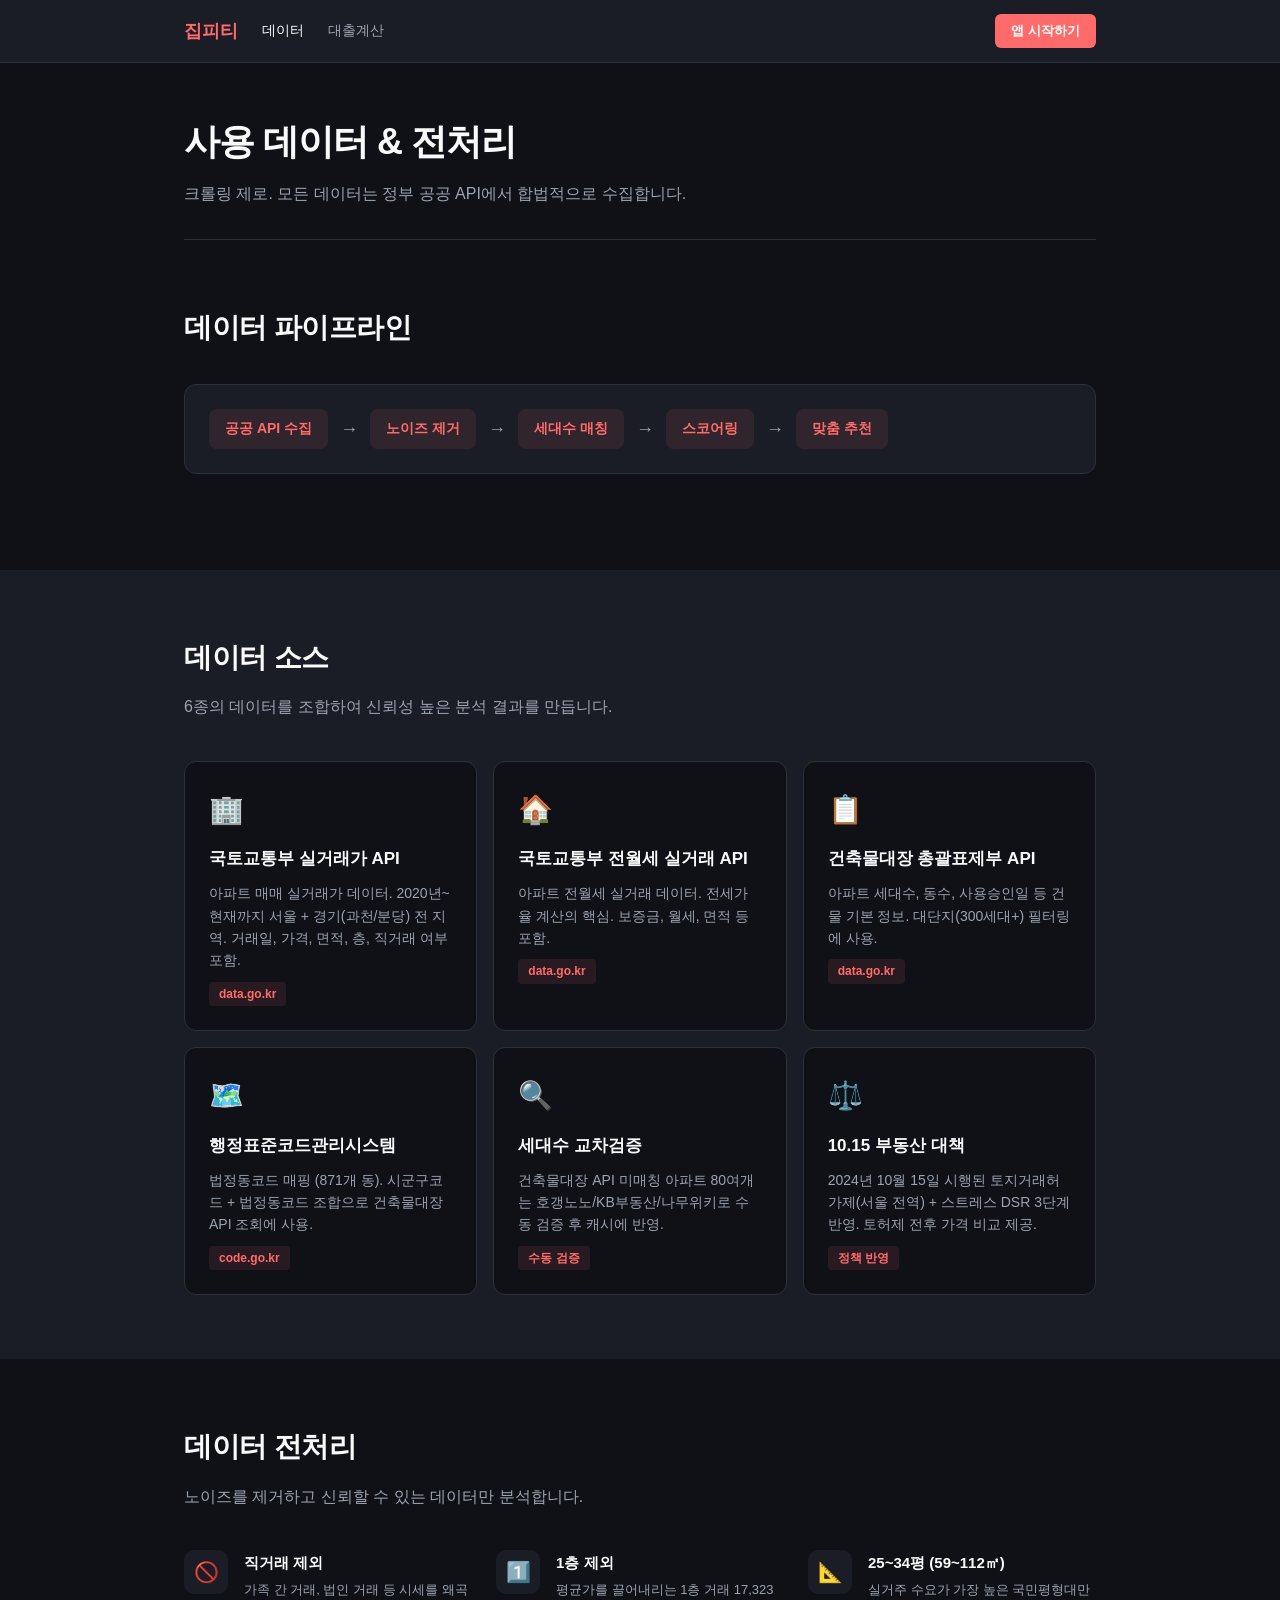
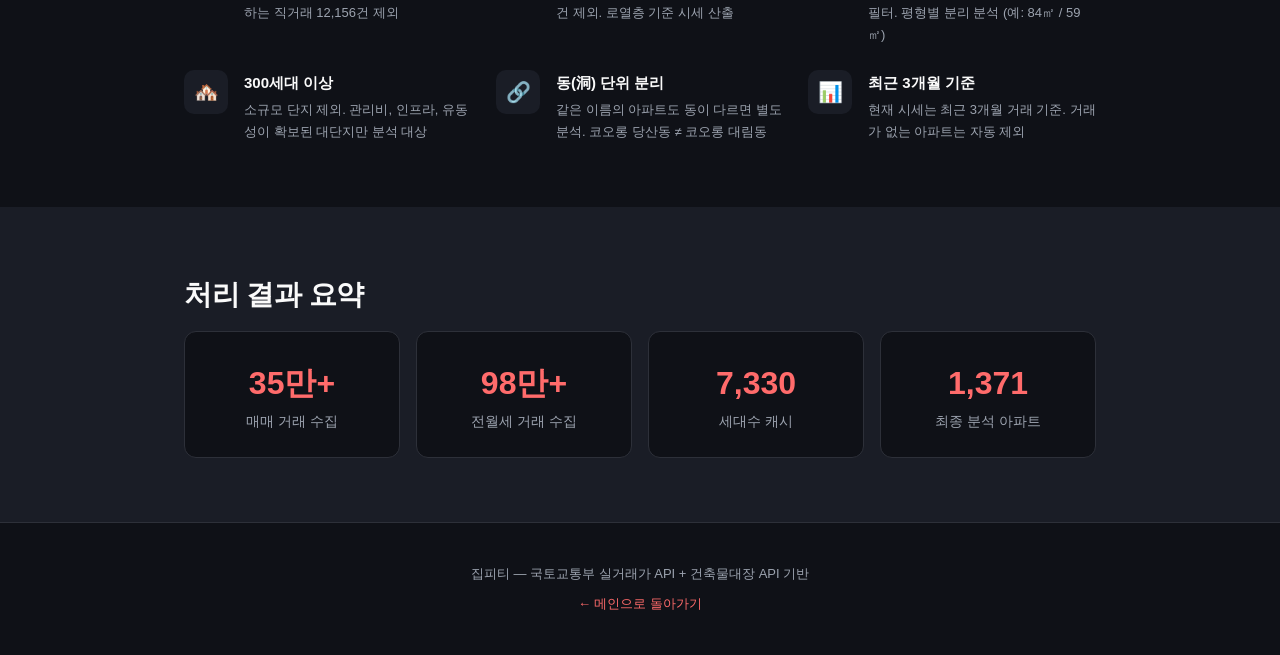
==== data.html @ ec3a3f76 "랜딩페이지 3페이지 분리: 메인 / 데이터 / 대출계산 - 메인: 스코어링, 기능, 차별점, CTA - data.html: 사용 데이터 소스 + 전처리 파이프라인 - loan.ht" ====
<!DOCTYPE html>
<html lang="ko">
<head>
    <meta charset="UTF-8">
    <meta name="viewport" content="width=device-width, initial-scale=1.0">
    <title>집피티 — 사용 데이터 & 전처리</title>
    <style>
        :root {
            --primary: #FF6B6B;
            --primary-dark: #E85555;
            --bg: #0F1117;
            --bg-card: #1A1D26;
            --text: #FAFAFA;
            --text-muted: #9CA3AF;
            --accent-green: #51CF66;
            --accent-yellow: #FFD43B;
            --border: #2D3039;
        }
        * { margin: 0; padding: 0; box-sizing: border-box; }
        body {
            font-family: -apple-system, 'Pretendard', 'Noto Sans KR', sans-serif;
            background: var(--bg);
            color: var(--text);
            line-height: 1.7;
        }
        .container { max-width: 960px; margin: 0 auto; padding: 0 24px; }

        /* Nav */
        nav {
            background: var(--bg-card);
            border-bottom: 1px solid var(--border);
            padding: 14px 0;
            position: sticky;
            top: 0;
            z-index: 100;
        }
        nav .container {
            display: flex;
            align-items: center;
            gap: 24px;
        }
        nav .logo {
            font-size: 18px;
            font-weight: 800;
            color: var(--primary);
            text-decoration: none;
        }
        nav a {
            color: var(--text-muted);
            text-decoration: none;
            font-size: 14px;
            font-weight: 500;
            transition: color 0.2s;
        }
        nav a:hover, nav a.active { color: var(--text); }
        nav .spacer { flex: 1; }
        nav .cta-sm {
            background: var(--primary);
            color: #fff;
            padding: 6px 16px;
            border-radius: 6px;
            font-weight: 600;
            font-size: 13px;
        }
        nav .cta-sm:hover { background: var(--primary-dark); color: #fff; }

        /* Section */
        section { padding: 64px 0; }
        section h2 {
            font-size: 28px;
            font-weight: 800;
            margin-bottom: 12px;
            letter-spacing: -0.5px;
        }
        section .subtitle {
            color: var(--text-muted);
            font-size: 16px;
            margin-bottom: 40px;
        }

        /* Page header */
        .page-header {
            padding: 48px 0 32px;
            border-bottom: 1px solid var(--border);
        }
        .page-header h1 {
            font-size: 36px;
            font-weight: 800;
            letter-spacing: -1px;
        }
        .page-header p {
            color: var(--text-muted);
            font-size: 16px;
            margin-top: 8px;
        }

        /* Data cards */
        .data-grid {
            display: grid;
            grid-template-columns: repeat(auto-fit, minmax(280px, 1fr));
            gap: 16px;
        }
        .data-card {
            background: var(--bg-card);
            border: 1px solid var(--border);
            border-radius: 12px;
            padding: 24px;
            transition: border-color 0.2s;
        }
        .data-card:hover { border-color: var(--primary); }
        .data-card .icon { font-size: 28px; margin-bottom: 12px; }
        .data-card h3 { font-size: 17px; font-weight: 700; margin-bottom: 8px; }
        .data-card p { font-size: 14px; color: var(--text-muted); line-height: 1.6; }
        .data-card .tag {
            display: inline-block;
            background: rgba(255, 107, 107, 0.1);
            color: var(--primary);
            padding: 2px 10px;
            border-radius: 4px;
            font-size: 12px;
            font-weight: 600;
            margin-top: 10px;
        }

        /* Features */
        .features {
            display: grid;
            grid-template-columns: repeat(auto-fit, minmax(280px, 1fr));
            gap: 24px;
        }
        .feature {
            display: flex;
            gap: 16px;
            align-items: flex-start;
        }
        .feature .icon-circle {
            width: 44px;
            height: 44px;
            min-width: 44px;
            background: var(--bg-card);
            border-radius: 10px;
            display: flex;
            align-items: center;
            justify-content: center;
            font-size: 20px;
        }
        .feature h3 { font-size: 15px; font-weight: 700; margin-bottom: 4px; }
        .feature p { font-size: 13px; color: var(--text-muted); }

        /* Pipeline */
        .pipeline {
            display: flex;
            align-items: center;
            gap: 12px;
            flex-wrap: wrap;
            margin: 32px 0;
            padding: 24px;
            background: var(--bg-card);
            border-radius: 12px;
            border: 1px solid var(--border);
        }
        .pipeline-step {
            background: rgba(255, 107, 107, 0.1);
            color: var(--primary);
            padding: 8px 16px;
            border-radius: 8px;
            font-size: 14px;
            font-weight: 600;
            white-space: nowrap;
        }
        .pipeline-arrow { color: var(--text-muted); font-size: 18px; }

        /* Footer */
        footer {
            text-align: center;
            padding: 40px 0;
            border-top: 1px solid var(--border);
            color: var(--text-muted);
            font-size: 13px;
        }

        @media (max-width: 768px) {
            .container { padding: 0 16px; }
            .page-header { padding: 32px 0 24px; }
            .page-header h1 { font-size: 28px; }
            section h2 { font-size: 22px; }
            .data-grid { grid-template-columns: 1fr; }
            .features { grid-template-columns: 1fr; }
            nav .container { gap: 16px; flex-wrap: wrap; }
            .pipeline { flex-direction: column; align-items: flex-start; }
            .pipeline-arrow { transform: rotate(90deg); }
            * { word-break: keep-all; }
        }
    </style>
</head>
<body>

<nav>
    <div class="container">
        <a href="index.html" class="logo">집피티</a>
        <a href="data.html" class="active">데이터</a>
        <a href="loan.html">대출계산</a>
        <span class="spacer"></span>
        <a href="https://my-zpt.streamlit.app" class="cta-sm">앱 시작하기</a>
    </div>
</nav>

<div class="container">
    <div class="page-header">
        <h1>사용 데이터 & 전처리</h1>
        <p>크롤링 제로. 모든 데이터는 정부 공공 API에서 합법적으로 수집합니다.</p>
    </div>
</div>

<!-- 데이터 파이프라인 -->
<section>
    <div class="container">
        <h2>데이터 파이프라인</h2>
        <div class="pipeline">
            <div class="pipeline-step">공공 API 수집</div>
            <span class="pipeline-arrow">→</span>
            <div class="pipeline-step">노이즈 제거</div>
            <span class="pipeline-arrow">→</span>
            <div class="pipeline-step">세대수 매칭</div>
            <span class="pipeline-arrow">→</span>
            <div class="pipeline-step">스코어링</div>
            <span class="pipeline-arrow">→</span>
            <div class="pipeline-step">맞춤 추천</div>
        </div>
    </div>
</section>

<!-- 데이터 소스 -->
<section style="background: var(--bg-card);">
    <div class="container">
        <h2>데이터 소스</h2>
        <p class="subtitle">6종의 데이터를 조합하여 신뢰성 높은 분석 결과를 만듭니다.</p>
        <div class="data-grid">
            <div class="data-card" style="background: var(--bg);">
                <div class="icon">🏢</div>
                <h3>국토교통부 실거래가 API</h3>
                <p>아파트 매매 실거래가 데이터. 2020년~현재까지 서울 + 경기(과천/분당) 전 지역. 거래일, 가격, 면적, 층, 직거래 여부 포함.</p>
                <span class="tag">data.go.kr</span>
            </div>
            <div class="data-card" style="background: var(--bg);">
                <div class="icon">🏠</div>
                <h3>국토교통부 전월세 실거래 API</h3>
                <p>아파트 전월세 실거래 데이터. 전세가율 계산의 핵심. 보증금, 월세, 면적 등 포함.</p>
                <span class="tag">data.go.kr</span>
            </div>
            <div class="data-card" style="background: var(--bg);">
                <div class="icon">📋</div>
                <h3>건축물대장 총괄표제부 API</h3>
                <p>아파트 세대수, 동수, 사용승인일 등 건물 기본 정보. 대단지(300세대+) 필터링에 사용.</p>
                <span class="tag">data.go.kr</span>
            </div>
            <div class="data-card" style="background: var(--bg);">
                <div class="icon">🗺️</div>
                <h3>행정표준코드관리시스템</h3>
                <p>법정동코드 매핑 (871개 동). 시군구코드 + 법정동코드 조합으로 건축물대장 API 조회에 사용.</p>
                <span class="tag">code.go.kr</span>
            </div>
            <div class="data-card" style="background: var(--bg);">
                <div class="icon">🔍</div>
                <h3>세대수 교차검증</h3>
                <p>건축물대장 API 미매칭 아파트 80여개는 호갱노노/KB부동산/나무위키로 수동 검증 후 캐시에 반영.</p>
                <span class="tag">수동 검증</span>
            </div>
            <div class="data-card" style="background: var(--bg);">
                <div class="icon">⚖️</div>
                <h3>10.15 부동산 대책</h3>
                <p>2024년 10월 15일 시행된 토지거래허가제(서울 전역) + 스트레스 DSR 3단계 반영. 토허제 전후 가격 비교 제공.</p>
                <span class="tag">정책 반영</span>
            </div>
        </div>
    </div>
</section>

<!-- 전처리 -->
<section>
    <div class="container">
        <h2>데이터 전처리</h2>
        <p class="subtitle">노이즈를 제거하고 신뢰할 수 있는 데이터만 분석합니다.</p>
        <div class="features">
            <div class="feature">
                <div class="icon-circle">🚫</div>
                <div>
                    <h3>직거래 제외</h3>
                    <p>가족 간 거래, 법인 거래 등 시세를 왜곡하는 직거래 12,156건 제외</p>
                </div>
            </div>
            <div class="feature">
                <div class="icon-circle">1️⃣</div>
                <div>
                    <h3>1층 제외</h3>
                    <p>평균가를 끌어내리는 1층 거래 17,323건 제외. 로열층 기준 시세 산출</p>
                </div>
            </div>
            <div class="feature">
                <div class="icon-circle">📐</div>
                <div>
                    <h3>25~34평 (59~112㎡)</h3>
                    <p>실거주 수요가 가장 높은 국민평형대만 필터. 평형별 분리 분석 (예: 84㎡ / 59㎡)</p>
                </div>
            </div>
            <div class="feature">
                <div class="icon-circle">🏘️</div>
                <div>
                    <h3>300세대 이상</h3>
                    <p>소규모 단지 제외. 관리비, 인프라, 유동성이 확보된 대단지만 분석 대상</p>
                </div>
            </div>
            <div class="feature">
                <div class="icon-circle">🔗</div>
                <div>
                    <h3>동(洞) 단위 분리</h3>
                    <p>같은 이름의 아파트도 동이 다르면 별도 분석. 코오롱 당산동 ≠ 코오롱 대림동</p>
                </div>
            </div>
            <div class="feature">
                <div class="icon-circle">📊</div>
                <div>
                    <h3>최근 3개월 기준</h3>
                    <p>현재 시세는 최근 3개월 거래 기준. 거래가 없는 아파트는 자동 제외</p>
                </div>
            </div>
        </div>
    </div>
</section>

<!-- 수치 요약 -->
<section style="background: var(--bg-card);">
    <div class="container">
        <h2>처리 결과 요약</h2>
        <div class="data-grid" style="grid-template-columns: repeat(auto-fit, minmax(180px, 1fr));">
            <div class="data-card" style="background: var(--bg); text-align: center;">
                <div style="font-size: 32px; font-weight: 800; color: var(--primary);">35만+</div>
                <p>매매 거래 수집</p>
            </div>
            <div class="data-card" style="background: var(--bg); text-align: center;">
                <div style="font-size: 32px; font-weight: 800; color: var(--primary);">98만+</div>
                <p>전월세 거래 수집</p>
            </div>
            <div class="data-card" style="background: var(--bg); text-align: center;">
                <div style="font-size: 32px; font-weight: 800; color: var(--primary);">7,330</div>
                <p>세대수 캐시</p>
            </div>
            <div class="data-card" style="background: var(--bg); text-align: center;">
                <div style="font-size: 32px; font-weight: 800; color: var(--primary);">1,371</div>
                <p>최종 분석 아파트</p>
            </div>
        </div>
    </div>
</section>

<footer>
    <div class="container">
        <p>집피티 — 국토교통부 실거래가 API + 건축물대장 API 기반</p>
        <p style="margin-top: 8px;"><a href="index.html" style="color: var(--primary); text-decoration: none;">← 메인으로 돌아가기</a></p>
    </div>
</footer>

</body>
</html>
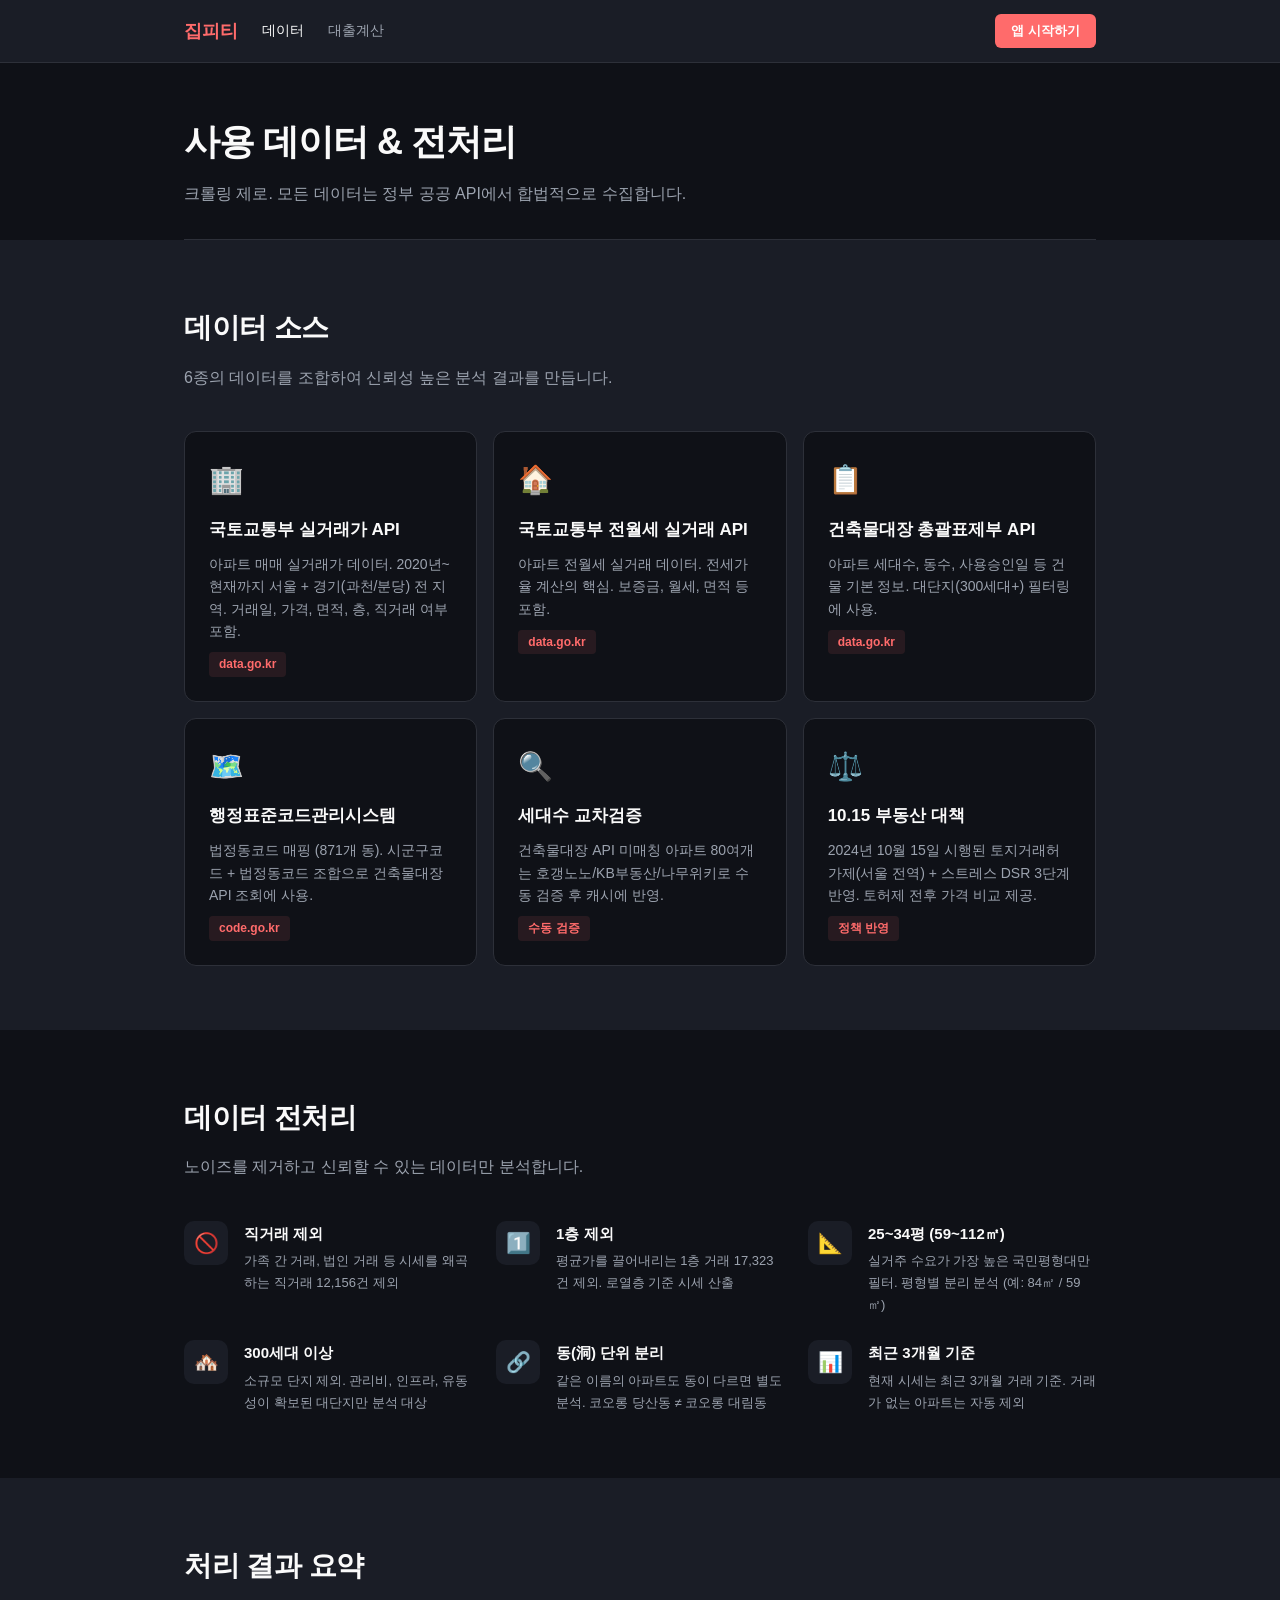
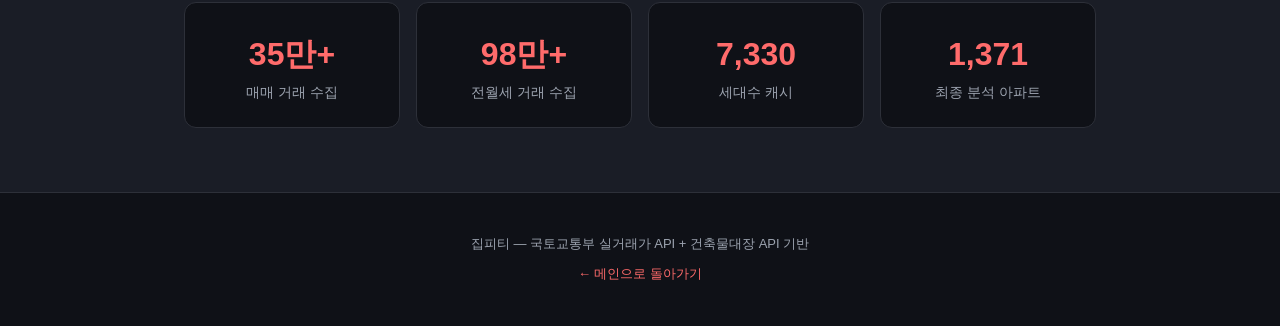
==== commit f22bc0dd: "데이터 파이프라인/계산흐름 제거, 예시 연봉 5000만원으로 변경 Co-Authored-By: Claude Opus 4.6 <noreply@anthropic.com>" ====
--- a/data.html
+++ b/data.html
@@ -212,24 +212,6 @@
     </div>
 </div>
 
-<!-- 데이터 파이프라인 -->
-<section>
-    <div class="container">
-        <h2>데이터 파이프라인</h2>
-        <div class="pipeline">
-            <div class="pipeline-step">공공 API 수집</div>
-            <span class="pipeline-arrow">→</span>
-            <div class="pipeline-step">노이즈 제거</div>
-            <span class="pipeline-arrow">→</span>
-            <div class="pipeline-step">세대수 매칭</div>
-            <span class="pipeline-arrow">→</span>
-            <div class="pipeline-step">스코어링</div>
-            <span class="pipeline-arrow">→</span>
-            <div class="pipeline-step">맞춤 추천</div>
-        </div>
-    </div>
-</section>
-
 <!-- 데이터 소스 -->
 <section style="background: var(--bg-card);">
     <div class="container">
